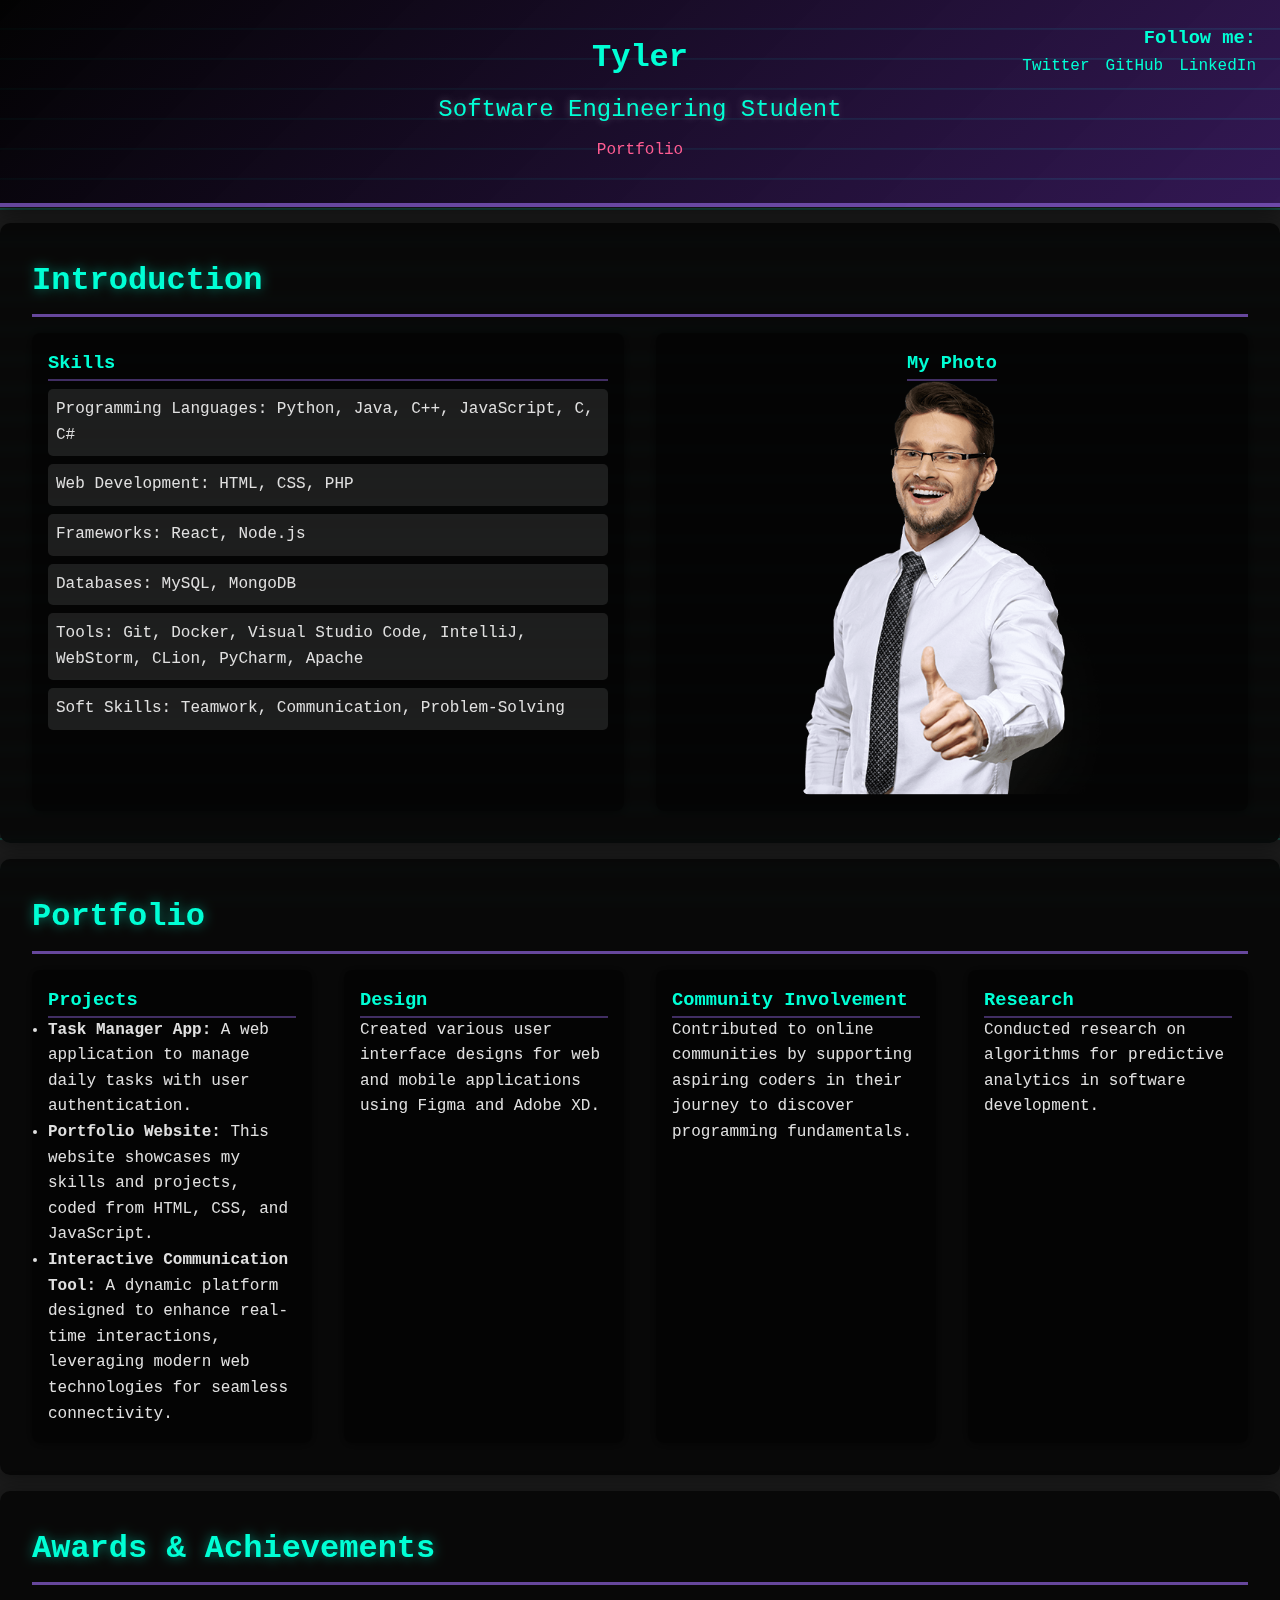
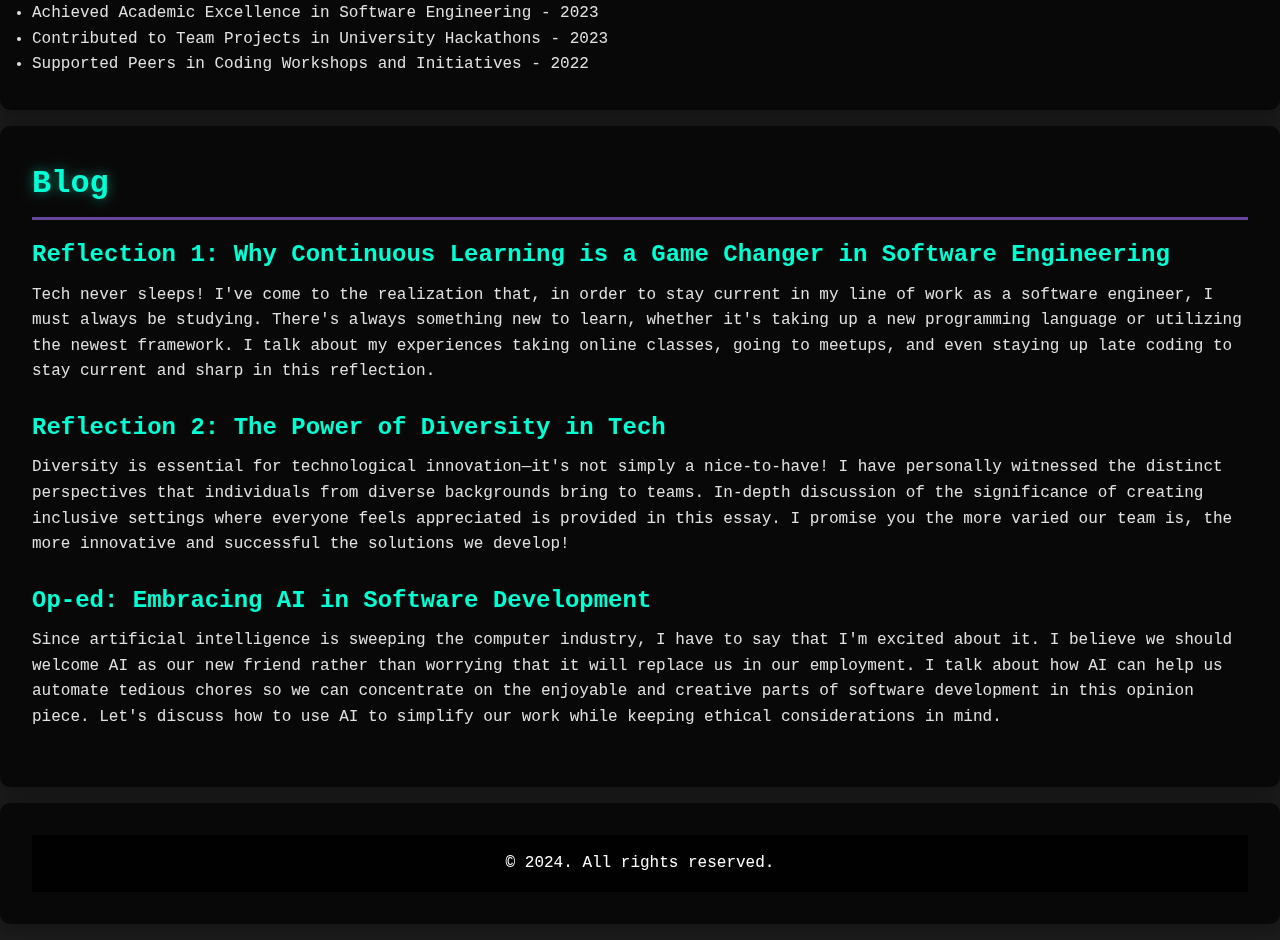
==== index.html @ a1aa3697 "Add files via upload" ====
<!DOCTYPE html>
<html lang="en">
<head>
    <meta charset="UTF-8">
    <meta name="viewport" content="width=device-width, initial-scale=1.0">
    <meta name="description" content="Portfolio">
    <title>Portfolio</title>
    <link rel="stylesheet" href="style.css">
</head>
<body>
    <header>
        <h1>Tyler</h1>
        <p class="subtitle">Software Engineering Student</p>
        <p class="note">Portfolio</p>
        <div class="social-media">
            <h3>Follow me:</h3>
            <ul>
                <li><a href="https://twitter.com/yourprofile" target="_blank">Twitter</a></li>
                <li><a href="https://github.com/yourprofile" target="_blank">GitHub</a></li>
                <li><a href="https://linkedin.com/in/yourprofile" target="_blank">LinkedIn</a></li>
            </ul>
        </div>
    </header>

    <section id="introduction">
        <h2>Introduction</h2>
        <div class="intro-content">
            <div class="resume">
                <h3>Skills</h3>
                <ul class="skills-list">
                    <li>Programming Languages: Python, Java, C++, JavaScript, C, C#</li>
                    <li>Web Development: HTML, CSS, PHP</li>
                    <li>Frameworks: React, Node.js</li>
                    <li>Databases: MySQL, MongoDB</li>
                    <li>Tools: Git, Docker, Visual Studio Code, IntelliJ, WebStorm, CLion, PyCharm, Apache</li>
                    <li>Soft Skills: Teamwork, Communication, Problem-Solving</li>
                </ul>
            </div>
            <div class="photo">
                <h3>My Photo</h3>
                <img src="photo.png" alt="Your photo">
            </div>
            
        </div>
    </section>

    <section id="portfolio">
        <h2>Portfolio</h2>
        <div class="portfolio-content">
            <div class="project">
                <h3>Projects</h3>
                <ul>
                    <li><strong>Task Manager App:</strong> A web application to manage daily tasks with user authentication.</li>
                    <li><strong>Portfolio Website:</strong> This website showcases my skills and projects, coded from HTML, CSS, and JavaScript.</li>
                    <li><strong>Interactive Communication Tool:</strong> A dynamic platform designed to enhance real-time interactions, leveraging modern web technologies for seamless connectivity.</li>
                </ul>
            </div>
            <div class="design">
                <h3>Design</h3>
                <p>Created various user interface designs for web and mobile applications using Figma and Adobe XD.</p>
            </div>
            <div class="community">
                <h3>Community Involvement</h3>
                <p>Contributed to online communities by supporting aspiring coders in their journey to discover programming fundamentals.</p>
            </div>
            <div class="research">
                <h3>Research</h3>
                <p>Conducted research on algorithms for predictive analytics in software development.</p>
            </div>
        </div>
    </section>

    <section id="awards">
        <h2>Awards & Achievements</h2>
        <ul>
            <li>Achieved Academic Excellence in Software Engineering - 2023</li>
            <li>Contributed to Team Projects in University Hackathons - 2023</li>
            <li>Supported Peers in Coding Workshops and Initiatives - 2022</li>
        </ul>
    </section>

    <section id="blog">
        <h2>Blog</h2>
        <article class="post">
            <h3>Reflection 1: Why Continuous Learning is a Game Changer in Software Engineering</h3>
            <p>Tech never sleeps! I've come to the realization that, in order to stay current in my line of work as a software engineer, I must always be studying. There's always something new to learn, whether it's taking up a new programming language or utilizing the newest framework. I talk about my experiences taking online classes, going to meetups, and even staying up late coding to stay current and sharp in this reflection.</p>
        </article>
        <article class="post">
            <h3>Reflection 2: The Power of Diversity in Tech</h3>
            <p>Diversity is essential for technological innovation—it's not simply a nice-to-have! I have personally witnessed the distinct perspectives that individuals from diverse backgrounds bring to teams. In-depth discussion of the significance of creating inclusive settings where everyone feels appreciated is provided in this essay. I promise you the more varied our team is, the more innovative and successful the solutions we develop!</p>
        </article>
        <article class="post">
            <h3>Op-ed: Embracing AI in Software Development</h3>
            <p>Since artificial intelligence is sweeping the computer industry, I have to say that I'm excited about it. I believe we should welcome AI as our new friend rather than worrying that it will replace us in our employment. I talk about how AI can help us automate tedious chores so we can concentrate on the enjoyable and creative parts of software development in this opinion piece. Let's discuss how to use AI to simplify our work while keeping ethical considerations in mind.</p>
        </article>
    </section>

    <section id="engagement">
        <div class="copyright">
            <p>&copy; 2024. All rights reserved.</p>
        </div>
    </section>
</body>
</html>
---- style.css ----
* {
    margin: 0;
    padding: 0;
    box-sizing: border-box;
}

body {
    font-family: 'Courier New', Courier, monospace;
    background-color: #1c1c1c;
    color: #e0e0e0;
    line-height: 1.6;
    overflow-x: hidden;
    position: relative;
}

header {
    position: relative;
    background: linear-gradient(135deg, rgba(0, 0, 0, 0.9), rgba(74, 20, 140, 0.5));
    color: #00ffd5;
    padding: 2rem 1rem;
    text-align: center;
    border-bottom: 4px solid rgba(126, 87, 194, 0.8); 
    z-index: 100;
    box-shadow: 0 4px 20px rgba(0, 0, 0, 0.5);
}

.subtitle {
    font-size: 1.5rem;
    margin: 0.5rem 0;
    text-shadow: 0 0 8px rgba(255, 255, 255, 0.3);
}

.note {
    color: #ff5c92;
    margin: 0.5rem 0;
}

header .social-media {
    position: absolute;
    top: 1.5rem;
    right: 1.5rem;
    text-align: right;
}

header .social-media ul {
    list-style: none;
    padding: 0;
    margin: 0;
    display: flex;
    gap: 1rem;
}

header .social-media ul li a {
    text-decoration: none;
    color: #00ffd5;
    transition: color 0.3s, transform 0.3s, text-shadow 0.3s; 
}

header .social-media ul li a:hover {
    color: rgba(126, 87, 194, 1);
    transform: scale(1.1);
    text-shadow: 0 0 15px rgba(0, 255, 213, 1), 0 0 30px rgba(0, 255, 213, 0.5);
}

section {
    padding: 2rem;
    margin: 1rem 0;
    background: rgba(0, 0, 0, 0.7);
    border-radius: 10px;
    box-shadow: 0 2px 20px rgba(0, 0, 0, 0.4);
    backdrop-filter: blur(5px);
    position: relative;
}

h2 {
    font-size: 2rem;
    color: #00ffd5;
    margin-bottom: 1rem;
    text-shadow: 0 0 12px rgba(0, 255, 213, 0.5);
    border-bottom: 3px solid rgba(126, 87, 194, 0.8);
    padding-bottom: 0.5rem;
}

.intro-content,
.portfolio-content {
    display: flex;
    justify-content: space-between;
    gap: 2rem;
}

.resume,
.photo,
.project,
.design,
.community,
.research {
    flex: 1;
    background: rgba(0, 0, 0, 0.5);
    padding: 1rem;
    border-radius: 8px;
    box-shadow: 0 1px 10px rgba(0, 0, 0, 0.5);
    position: relative;
    transition: transform 0.3s, box-shadow 0.3s;
}

.resume:hover,
.photo:hover,
.project:hover,
.design:hover,
.community:hover,
.research:hover {
    transform: scale(1.05);
    box-shadow: 0 0 20px rgba(0, 255, 213, 0.5), 0 0 30px rgba(0, 255, 213, 0.2);
    border: 2px solid rgba(126, 87, 194, 1);
}

.resume h3,
.photo h3,
.project h3,
.design h3,
.community h3,
.research h3 {
    color: #00ffd5;
    border-bottom: 2px solid rgba(126, 87, 194, 0.5);
}

.skills-list {
    list-style: none;
    padding: 0;
}

.skills-list li {
    background: rgba(255, 255, 255, 0.1);
    margin: 0.5rem 0;
    padding: 0.5rem;
    border-radius: 5px;
    transition: background-color 0.3s, transform 0.3s;
}

.skills-list li:hover {
    background-color: rgba(126, 87, 194, 0.5);
    color: white;
    transform: scale(1.05);
}

.photo img {
    width: 100%;
    max-width: 300px;
    height: auto;
    border-radius: 8px;
    transition: transform 0.3s;
}

.photo img:hover {
    transform: scale(1.1);
}

article.post {
    margin-bottom: 1.5rem;
}

article.post h3 {
    font-size: 1.5rem;
    color: #00ffd5;
}

article.post p {
    margin-top: 0.5rem;
}

.copyright {
    text-align: center;
    padding: 1rem;
    background: rgba(0, 0, 0, 0.8);
    color: white;
}

body::before {
    content: '';
    position: fixed;
    top: 0;
    left: 0;
    width: 100%;
    height: 100%;
    background: repeating-linear-gradient(
        0deg,
        rgba(0, 255, 213, 0.15) 0,
        rgba(0, 255, 213, 0.25) 2px,
        transparent 2px,
        transparent 30px
    );
    pointer-events: none;
    animation: neonLines 1.5s linear infinite;
}

@keyframes neonLines {
    0% {
        background-position: 0 0;
    }
    100% {
        background-position: 0 30px;
    }
}

@keyframes fadeIn {
    from {
        opacity: 0;
        transform: translateY(20px);
    }
    to {
        opacity: 1;
        transform: translateY(0);
    }
}

section {
    animation: fadeIn 0.5s ease forwards;
}

section h2 {
    text-shadow: 0 0 12px rgba(0, 255, 213, 0.5);
}

.photo {
    display: flex;
    justify-content: center;
    align-items: center;
    flex-direction: column;
    flex: 1;
    background: rgba(0, 0, 0, 0.5);
    padding: 1rem;
    border-radius: 8px;
    box-shadow: 0 1px 10px rgba(0, 0, 0, 0.5);
    position: relative;
    transition: transform 0.3s, box-shadow 0.3s;
}

.photo img {
    max-width: 300px;
    width: 100%;
    height: auto;
    border-radius: 8px;
    transition: transform 0.3s;
    display: block;
    margin: 0 auto;
}

.photo img:hover {
    transform: scale(1.1);
}
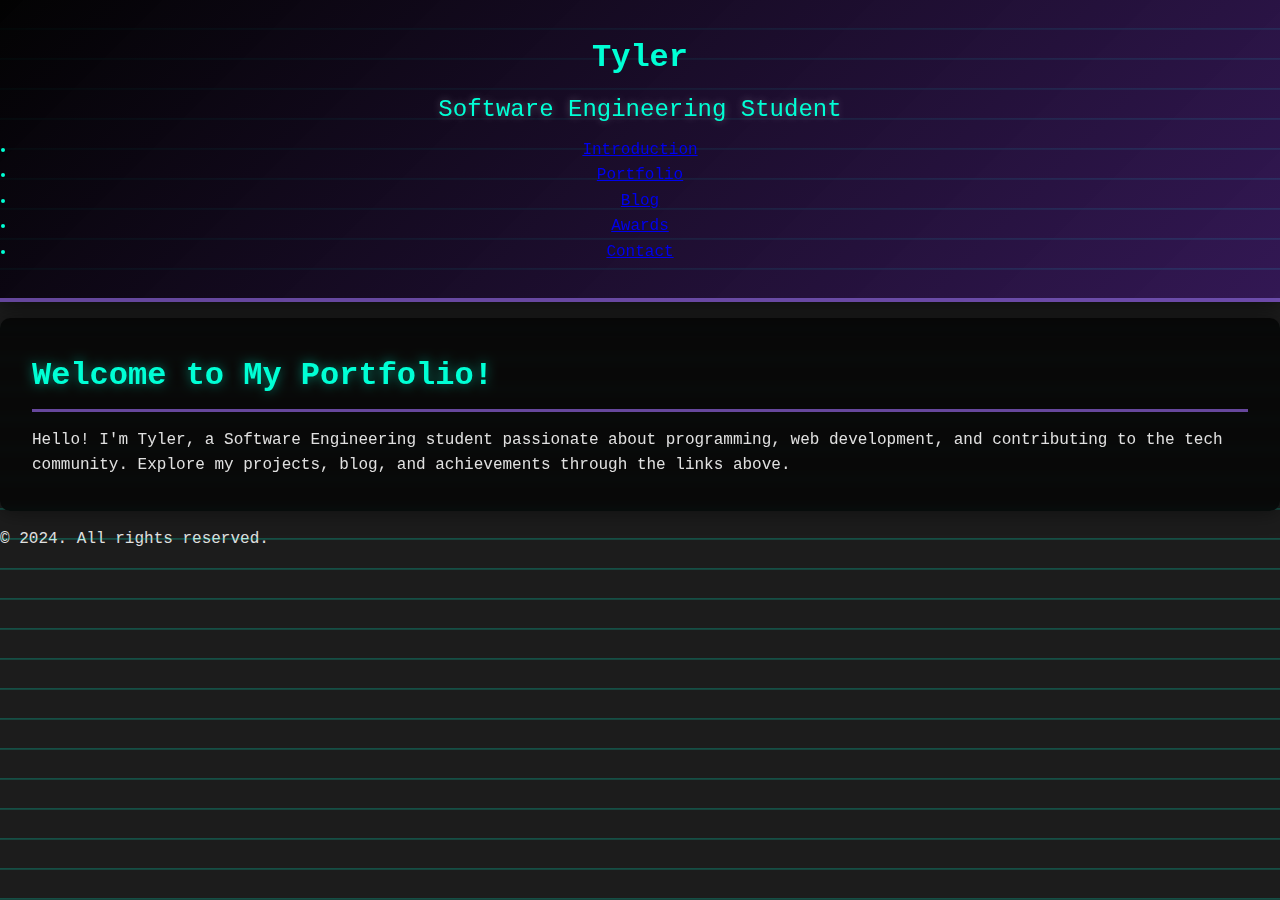
==== commit 71780052: "Update index.html" ====
--- a/index.html
+++ b/index.html
@@ -11,94 +11,24 @@
     <header>
         <h1>Tyler</h1>
         <p class="subtitle">Software Engineering Student</p>
-        <p class="note">Portfolio</p>
-        <div class="social-media">
-            <h3>Follow me:</h3>
+        <nav>
             <ul>
-                <li><a href="https://twitter.com/yourprofile" target="_blank">Twitter</a></li>
-                <li><a href="https://github.com/yourprofile" target="_blank">GitHub</a></li>
-                <li><a href="https://linkedin.com/in/yourprofile" target="_blank">LinkedIn</a></li>
+                <li><a href="introduction.html">Introduction</a></li>
+                <li><a href="portfolio.html">Portfolio</a></li>
+                <li><a href="blog.html">Blog</a></li>
+                <li><a href="awards.html">Awards</a></li>
+                <li><a href="contact.html">Contact</a></li>
             </ul>
-        </div>
+        </nav>
     </header>
-
-    <section id="introduction">
-        <h2>Introduction</h2>
-        <div class="intro-content">
-            <div class="resume">
-                <h3>Skills</h3>
-                <ul class="skills-list">
-                    <li>Programming Languages: Python, Java, C++, JavaScript, C, C#</li>
-                    <li>Web Development: HTML, CSS, PHP</li>
-                    <li>Frameworks: React, Node.js</li>
-                    <li>Databases: MySQL, MongoDB</li>
-                    <li>Tools: Git, Docker, Visual Studio Code, IntelliJ, WebStorm, CLion, PyCharm, Apache</li>
-                    <li>Soft Skills: Teamwork, Communication, Problem-Solving</li>
-                </ul>
-            </div>
-            <div class="photo">
-                <h3>My Photo</h3>
-                <img src="photo.png" alt="Your photo">
-            </div>
-            
-        </div>
-    </section>
-
-    <section id="portfolio">
-        <h2>Portfolio</h2>
-        <div class="portfolio-content">
-            <div class="project">
-                <h3>Projects</h3>
-                <ul>
-                    <li><strong>Task Manager App:</strong> A web application to manage daily tasks with user authentication.</li>
-                    <li><strong>Portfolio Website:</strong> This website showcases my skills and projects, coded from HTML, CSS, and JavaScript.</li>
-                    <li><strong>Interactive Communication Tool:</strong> A dynamic platform designed to enhance real-time interactions, leveraging modern web technologies for seamless connectivity.</li>
-                </ul>
-            </div>
-            <div class="design">
-                <h3>Design</h3>
-                <p>Created various user interface designs for web and mobile applications using Figma and Adobe XD.</p>
-            </div>
-            <div class="community">
-                <h3>Community Involvement</h3>
-                <p>Contributed to online communities by supporting aspiring coders in their journey to discover programming fundamentals.</p>
-            </div>
-            <div class="research">
-                <h3>Research</h3>
-                <p>Conducted research on algorithms for predictive analytics in software development.</p>
-            </div>
-        </div>
-    </section>
-
-    <section id="awards">
-        <h2>Awards & Achievements</h2>
-        <ul>
-            <li>Achieved Academic Excellence in Software Engineering - 2023</li>
-            <li>Contributed to Team Projects in University Hackathons - 2023</li>
-            <li>Supported Peers in Coding Workshops and Initiatives - 2022</li>
-        </ul>
-    </section>
-
-    <section id="blog">
-        <h2>Blog</h2>
-        <article class="post">
-            <h3>Reflection 1: Why Continuous Learning is a Game Changer in Software Engineering</h3>
-            <p>Tech never sleeps! I've come to the realization that, in order to stay current in my line of work as a software engineer, I must always be studying. There's always something new to learn, whether it's taking up a new programming language or utilizing the newest framework. I talk about my experiences taking online classes, going to meetups, and even staying up late coding to stay current and sharp in this reflection.</p>
-        </article>
-        <article class="post">
-            <h3>Reflection 2: The Power of Diversity in Tech</h3>
-            <p>Diversity is essential for technological innovation—it's not simply a nice-to-have! I have personally witnessed the distinct perspectives that individuals from diverse backgrounds bring to teams. In-depth discussion of the significance of creating inclusive settings where everyone feels appreciated is provided in this essay. I promise you the more varied our team is, the more innovative and successful the solutions we develop!</p>
-        </article>
-        <article class="post">
-            <h3>Op-ed: Embracing AI in Software Development</h3>
-            <p>Since artificial intelligence is sweeping the computer industry, I have to say that I'm excited about it. I believe we should welcome AI as our new friend rather than worrying that it will replace us in our employment. I talk about how AI can help us automate tedious chores so we can concentrate on the enjoyable and creative parts of software development in this opinion piece. Let's discuss how to use AI to simplify our work while keeping ethical considerations in mind.</p>
-        </article>
-    </section>
-
-    <section id="engagement">
-        <div class="copyright">
-            <p>&copy; 2024. All rights reserved.</p>
-        </div>
-    </section>
+    <main>
+        <section>
+            <h2>Welcome to My Portfolio!</h2>
+            <p>Hello! I'm Tyler, a Software Engineering student passionate about programming, web development, and contributing to the tech community. Explore my projects, blog, and achievements through the links above.</p>
+        </section>
+    </main>
+    <footer>
+        <p>&copy; 2024. All rights reserved.</p>
+    </footer>
 </body>
 </html>
